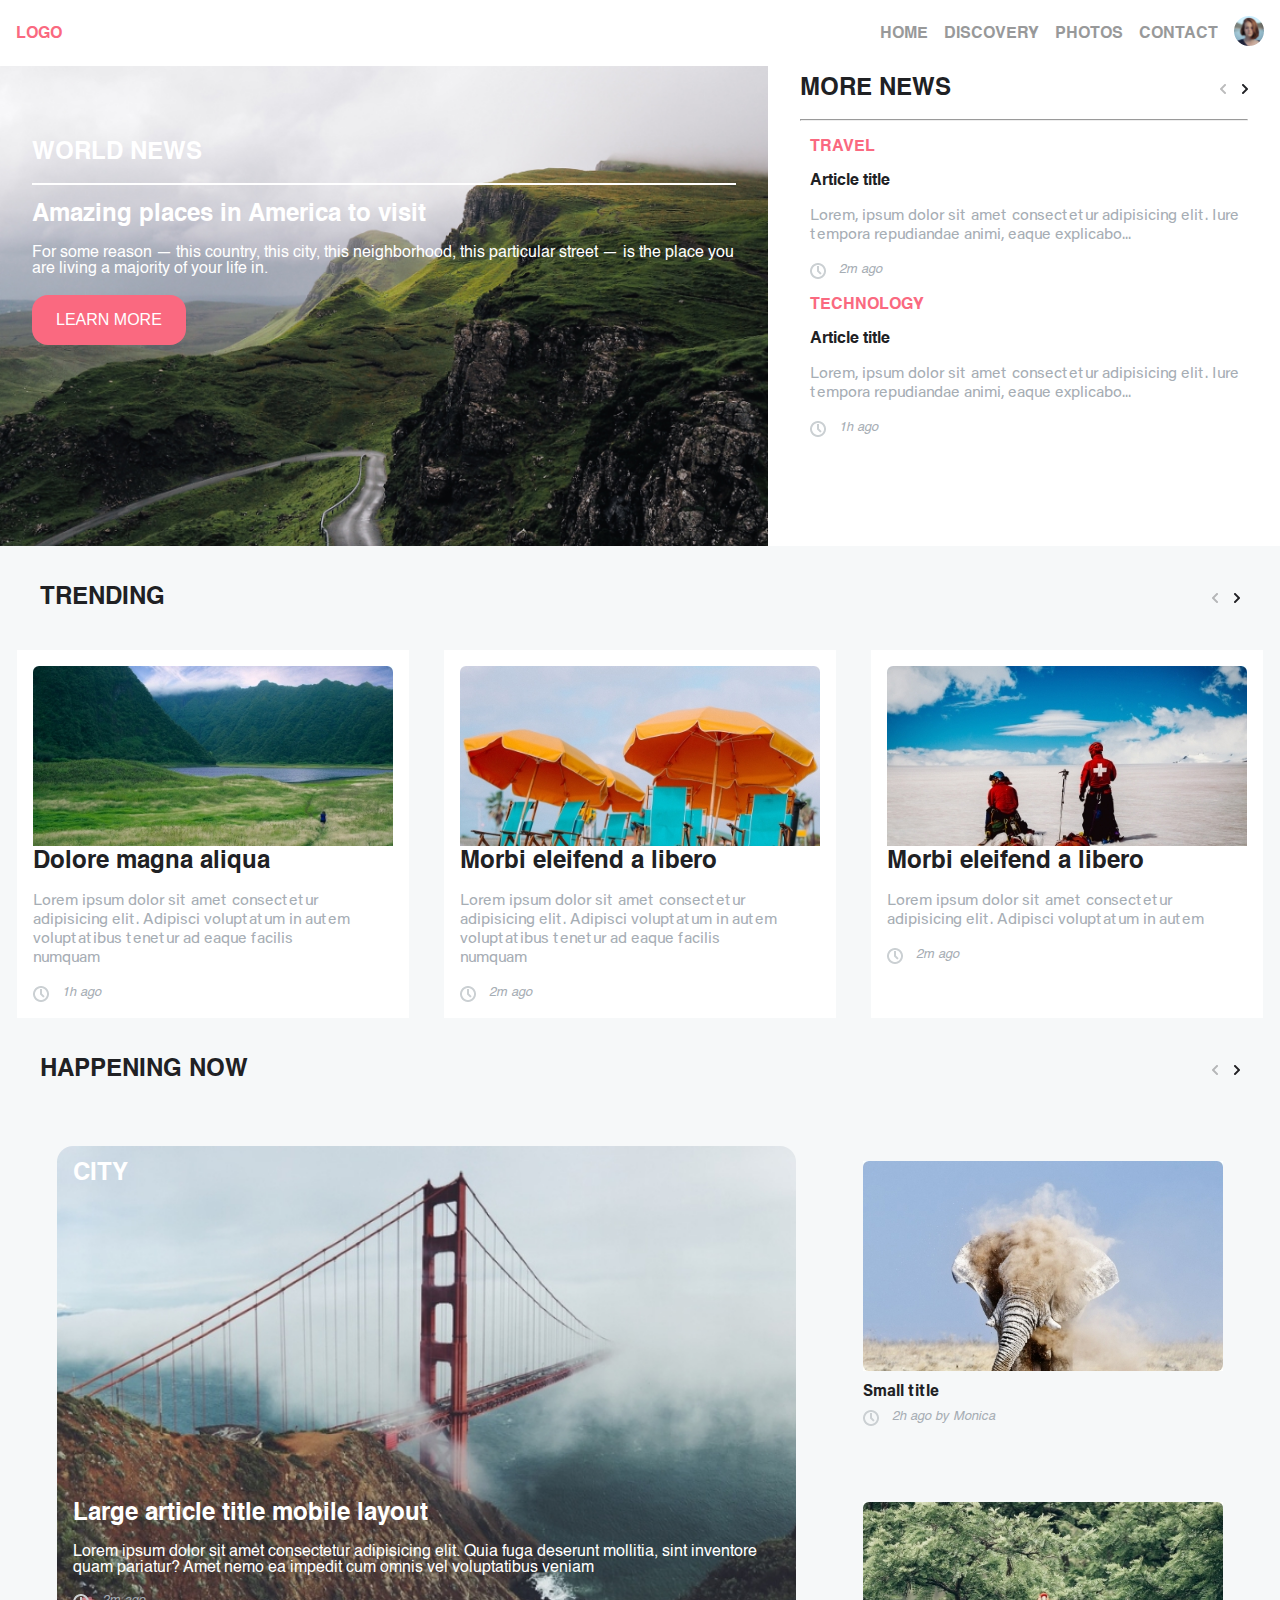
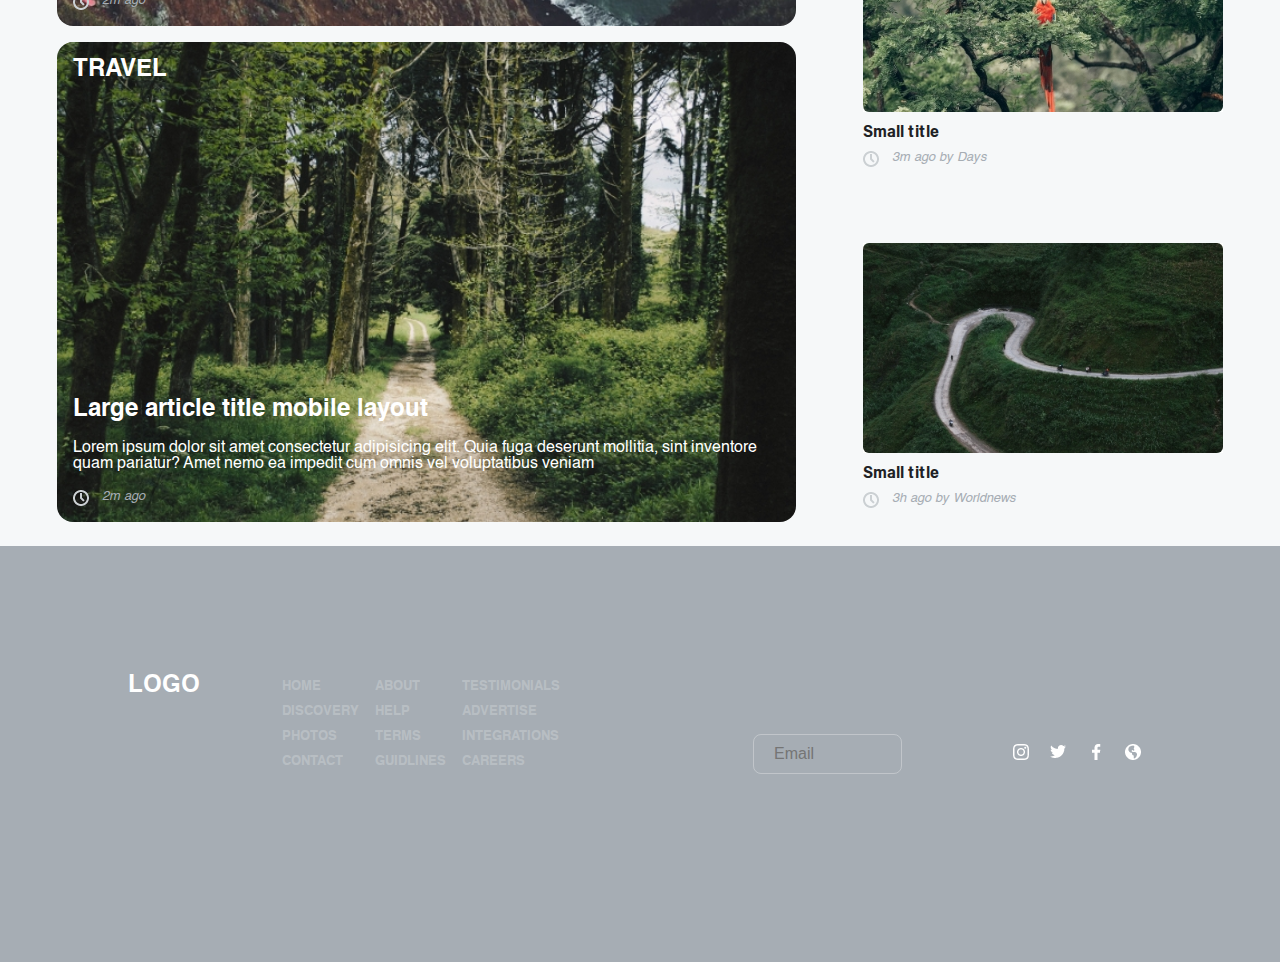
==== index.html @ 066a83f3 "Initial commit" ====
<!DOCTYPE html>
<html lang="en">
  <head>
    <meta charset="UTF-8" />
    <meta http-equiv="X-UA-Compatible" content="IE=edge" />
    <meta name="viewport" content="width=device-width, initial-scale=1.0" />
    <link rel="stylesheet" href="./css/fonts.css" />
    <link rel="stylesheet" href="./css/styles.css" />
    <link rel="stylesheet" href="./css/media.css" />
    <title>Document</title>
  </head>
  <body>
    <!-- header goes here -->
    <header>
      <nav class="navbar flex">
        <div class="pinklogo">
          <span>LOGO</span>
        </div>
        <div class="rightside flex">
          <ul class="flex">
            <li><a href="index.html">HOME</a></li>
            <li><a href="#">DISCOVERY</a></li>
            <li><a href="#">PHOTOS</a></li>
            <li><a href="#">CONTACT</a></li>
          </ul>
          <a href="#"><img src="./images/user.png" alt="image" /></a>
        </div>
      </nav>
      <div class="flex header_line">
        <div><img src="./images/menu-icon.png" alt="" /></div>
        <div>
          <span class="logotext">LOGO</span>
        </div>
        <div><img src="./images/user.png" class="userimg" alt="image" /></div>
      </div>
    </header>
    <!-- news content goes here -->
    <section>
      <div class="news_intro"></div>
      <div class="overlay">
        <h2 class="newshead">WORLD NEWS</h2>
        <br />
        <hr />
        <br />
        <div class="newscontent">
          <h3 class="contentheader">Amazing places in America to visit</h3>
          <br />
          <p class="content">
            For some reason — this country, this city, this neighborhood, this
            particular street —  is the place you are living a majority of your
            life in.
          </p>
        </div>
        <br />
        <div class="learnmore">
          <a href="#"><button class="learn">LEARN MORE</button></a>
        </div>
      </div>
      <!-- more news goes here -->
      <div class="morenews">
        <div class="morenews_header flex">
          <h2 class="black_headers">MORE NEWS</h2>
          <div class="arrows flex">
            <a href="#"><img src="./images/arrow-back.png" alt="" /></a>
            <a href="#"><img src="./images/arrow.png" alt="" /></a>
          </div>
        </div>
        <br />
        <hr />
        <br />
        <div class="articles">
          <div class="travel">
            <h3 class="pinkheaders">TRAVEL</h3>
            <br />
            <h4 class="articletitles">Article title</h4>
            <br />
            <p class="articlecontent">
              Lorem, ipsum dolor sit amet consectetur adipisicing elit. Iure
              tempora repudiandae animi, eaque explicabo...
            </p>
            <br />
            <div class="articletime flex">
              <img src="./images/clock-icon.png" alt="image" />
              <span>2m ago</span>
            </div>
          </div>
          <br />
          <div class="technology">
            <h3 class="pinkheaders">TECHNOLOGY</h3>
            <br />
            <h4 class="articletitles">Article title</h4>
            <br />
            <p class="articlecontent">
              Lorem, ipsum dolor sit amet consectetur adipisicing elit. Iure
              tempora repudiandae animi, eaque explicabo...
            </p>
            <br />
            <div class="articletime flex">
              <img src="./images/clock-icon.png" alt="image" />
              <span>1h ago</span>
            </div>
          </div>
        </div>
      </div>
    </section>
    <section class="trending">
      <div class="trending_header flex">
        <h2 class="black_headers">TRENDING</h2>
        <div class="arrows flex">
          <a href="#"><img src="./images/arrow-back.png" alt="" /></a>
          <a href="#"><img src="./images/arrow.png" alt="" /></a>
        </div>
      </div>
      <div class="articlesection flex">
        <div class="firstarticle">
          <div class="articleone">
            <img src="./images/article-1.jpg" alt="image" />
            <br />
            <h3 class="black_headers">Dolore magna aliqua</h3>
            <br />
            <p class="articlecontent">
              Lorem ipsum dolor sit amet consectetur adipisicing elit. Adipisci
              voluptatum in autem voluptatibus tenetur ad eaque facilis numquam
            </p>
            <br />
            <div class="articletime flex">
              <img src="./images/clock-icon.png" alt="image" />
              <span>1h ago</span>
            </div>
          </div>
        </div>
        <div class="firstarticle">
          <div class="articleone">
            <img src="./images/article-2.jpg" alt="image" />
            <br />
            <h3 class="black_headers">Morbi eleifend a libero</h3>
            <br />
            <p class="articlecontent">
              Lorem ipsum dolor sit amet consectetur adipisicing elit. Adipisci
              voluptatum in autem voluptatibus tenetur ad eaque facilis numquam
            </p>
            <br />
            <div class="articletime flex">
              <img src="./images/clock-icon.png" alt="image" />
              <span>2m ago</span>
            </div>
          </div>
        </div>
        <div class="firstarticle" id="hiddenarticle">
          <div class="articleone">
            <img src="./images/article-3.jpg" alt="image" />
            <br />
            <h3 class="black_headers">Morbi eleifend a libero</h3>
            <br />
            <p class="articlecontent">
              Lorem ipsum dolor sit amet consectetur adipisicing elit. Adipisci
              voluptatum in autem
            </p>
            <br />
            <div class="articletime flex">
              <img src="./images/clock-icon.png" alt="image" />
              <span>2m ago</span>
            </div>
          </div>
        </div>
      </div>
    </section>
    <!-- here's the happening now section -->
    <section class="trending">
      <div class="trending_header flex">
        <h2 class="black_headers">HAPPENING NOW</h2>
        <div class="arrows flex">
          <a href="#"><img src="./images/arrow-back.png" alt="" /></a>
          <a href="#"><img src="./images/arrow.png" alt="" /></a>
        </div>
      </div>
      <div class="happening_container">
        <div class="happening_left flex">
          <div class="bridge">
            <div class="overlaytext flex">
              <div><span class="newshead">CITY</span></div>
              <div class="basictext">
                <h2 class="contentheader">Large article title mobile layout</h2>
                <br />
                <p class="content">
                  Lorem ipsum dolor sit amet consectetur adipisicing elit. Quia
                  fuga deserunt mollitia, sint inventore quam pariatur? Amet
                  nemo ea impedit cum omnis vel voluptatibus veniam
                </p>
                <br />
                <div class="articletime flex anothertime">
                  <img src="./images/clock-icon.png" alt="image" />
                  <span>2m ago</span>
                </div>
              </div>
            </div>
          </div>
          <div class="forest">
            <div class="overlaytext flex">
              <div><span class="newshead">TRAVEL</span></div>
              <div class="basictext">
                <h2 class="contentheader">Large article title mobile layout</h2>
                <br />
                <p class="content">
                  Lorem ipsum dolor sit amet consectetur adipisicing elit. Quia
                  fuga deserunt mollitia, sint inventore quam pariatur? Amet
                  nemo ea impedit cum omnis vel voluptatibus veniam
                </p>
                <br />
                <div class="articletime flex anothertime">
                  <img src="./images/clock-icon.png" alt="image" />
                  <span>2m ago</span>
                </div>
              </div>
            </div>
          </div>
        </div>
        <br />
        <hr id="divide" />
        <div class="happening_right flex">
          <div class="threeimages flex">
            <div class="elephant">
              <img src="./images/article-elephant.jpg" alt="image" />
              <h4 class="smalltitle">Small title</h4>
              <div class="articletime flex anothertime">
                <img src="./images/clock-icon.png" alt="image" />
                <span>2h ago by Monica </span>
              </div>
            </div>
            <br />
            <div class="elephant">
              <img src="./images/article-parrot.jpg" alt="image" />
              <h4 class="smalltitle">Small title</h4>
              <div class="articletime flex anothertime">
                <img src="./images/clock-icon.png" alt="image" />
                <span>3m ago by Days</span>
              </div>
            </div>
            <br />
            <div class="elephant">
              <img src="./images/article-road.jpg" alt="image" />
              <h4 class="smalltitle">Small title</h4>
              <div class="articletime flex anothertime">
                <img src="./images/clock-icon.png" alt="image" />
                <span>3h ago by Worldnews</span>
              </div>
            </div>
          </div>
        </div>
      </div>
    </section>
    <!-- footer is here -->
    <footer>
      <div class="footercontent flex">
        <div class="footer_left flex">
          <div class=""><span class="footer_logo">LOGO</span></div>
          <div class="footer_input">
            <input
              type="email"
              placeholder="Email"
              class="footer_email_input"
            />
          </div>
          <div>
            <p class="footerparagraph">
              Stay in touch with us for the freshest products!
            </p>
          </div>
        </div>
        <div class="footer_right flex">
          <div class="footer_li flex">
            <ul class="footer_list">
              <li class="footer_list-item"><a href="index.html">home</a></li>
              <li class="footer_list-item"><a href="#">discovery</a></li>
              <li class="footer_list-item"><a href="#">photos</a></li>
              <li class="footer_list-item"><a href="#">contact</a></li>
            </ul>
            <ul class="footer_list">
              <li class="footer_list-item"><a href="#">about</a></li>
              <li class="footer_list-item"><a href="#">help</a></li>
              <li class="footer_list-item"><a href="#">terms</a></li>
              <li class="footer_list-item"><a href="#">guidlines</a></li>
            </ul>
            <ul class="footer_list">
              <li class="footer_list-item"><a href="#">testimonials</a></li>
              <li class="footer_list-item"><a href="#">advertise</a></li>
              <li class="footer_list-item"><a href="#">integrations</a></li>
              <li class="footer_list-item"><a href="#">careers</a></li>
            </ul>
          </div>
          <div class="contacticons flex">
            <a href="#"><img src="./images/instagram.png" alt="image" /></a>
            <a href="#"><img src="./images/twitter.png" alt="image" /></a>
            <a href="#"><img src="./images/facebook.png" alt="image" /></a>
            <a href="#"><img src="./images/web.png" alt="image" /></a>
          </div>
        </div>
      </div>
      <div class="desktopfooter flex">
        <div class="footer_left flex">
          <div class=""><span class="footer_logo">LOGO</span></div>
          <div class="footer_li flex">
            <ul class="footer_list">
              <li class="footer_list-item"><a href="index.html">home</a></li>
              <li class="footer_list-item"><a href="#">discovery</a></li>
              <li class="footer_list-item"><a href="#">photos</a></li>
              <li class="footer_list-item"><a href="#">contact</a></li>
            </ul>
            <ul class="footer_list">
              <li class="footer_list-item"><a href="#">about</a></li>
              <li class="footer_list-item"><a href="#">help</a></li>
              <li class="footer_list-item"><a href="#">terms</a></li>
              <li class="footer_list-item"><a href="#">guidlines</a></li>
            </ul>
            <ul class="footer_list">
              <li class="footer_list-item"><a href="#">testimonials</a></li>
              <li class="footer_list-item"><a href="#">advertise</a></li>
              <li class="footer_list-item"><a href="#">integrations</a></li>
              <li class="footer_list-item"><a href="#">careers</a></li>
            </ul>
          </div>
        </div>
        <div class="footerright flex">
          <div class="footer_input">
            <input
              type="email"
              placeholder="Email"
              class="footer_email_input"
            />
          </div>
          <div class="contacticons flex">
            <a href="#"><img src="./images/instagram.png" alt="image" /></a>
            <a href="#"><img src="./images/twitter.png" alt="image" /></a>
            <a href="#"><img src="./images/facebook.png" alt="image" /></a>
            <a href="#"><img src="./images/web.png" alt="image" /></a>
          </div>
        </div>
      </div>
    </footer>
  </body>
</html>
---- css/fonts.css ----
@font-face {
  font-family: "helvetica-bold";
  src: url("../fonts/Helvetica-Bold.woff2") format("woff2"),
    url("../fonts/Helvetica-Bold.woff") format("woff"),
    url("../fonts/Helvetica-Bold.ttf") format("truetype");
  font-weight: bold;
  font-style: normal;
  font-display: swap;
}

@font-face {
  font-family: "helvetica";
  src: url("../fonts/Helvetica.woff2") format("woff2"),
    url("../fonts/Helvetica.woff") format("woff"),
    url("../fonts/Helvetica.ttf") format("truetype");
  font-weight: normal;
  font-style: normal;
  font-display: swap;
}

@font-face {
  font-family: "helvetica-obl";
  src: url("../fonts/Helvetica-Oblique.woff2") format("woff2"),
    url("../fonts/Helvetica-Oblique.woff") format("woff"),
    url("../fonts/Helvetica-Oblique.ttf") format("truetype");
  font-weight: normal;
  font-style: italic;
  font-display: swap;
}

@font-face {
  font-family: "acumin-pro";
  src: url("../fonts/AcuminPro-Regular.woff2") format("woff2"),
    url("../fonts/AcuminPro-Regular.woff") format("woff"),
    url("../fonts/AcuminPro-Regular.ttf") format("truetype");
  font-weight: normal;
  font-style: normal;
  font-display: swap;
}

@font-face {
  font-family: "acumin-pro-bold";
  src: url("../fonts/AcuminPro-Bold.woff2") format("woff2"),
    url("../fonts/AcuminPro-Bold.woff") format("woff"),
    url("../fonts/AcuminPro-Bold.ttf") format("truetype");
  font-weight: bold;
  font-style: normal;
  font-display: swap;
}
---- css/styles.css ----
* {
  margin: 0;
  padding: 0;
  font-size: 100%;
  box-sizing: border-box;
  list-style-type: none;
  text-decoration: none;
}
* {
  margin: 0;
  padding: 0;
  font-size: 100%;
  box-sizing: border-box;
  list-style-type: none;
  text-decoration: none;
}

.flex {
  display: flex;
}
/* this is header */
.navbar {
  padding: 1rem;
  display: none;
  align-items: center;
}
.rightside {
  max-width: 80%;
  justify-content: space-between;
  align-items: center;
}
.rightside ul {
  max-width: 100%;
  padding-right: 1rem;
}

li a {
  padding-left: 1rem;
  font-family: "helvetica-bold";
  font-size: 1em;
  color: #343638;
  opacity: 50%;
}
li :hover {
  opacity: 100%;
}
.header_line {
  display: flex;
  justify-content: space-around;
  padding-top: 2rem;
}
.pinklogo span {
  color: #fa6980;
  font-family: "helvetica-bold";
  font-size: 1em;
}
.logotext {
  font-family: "helvetica-bold";
  font-size: 0.8125rem;
  color: #a6adb4;
}
/* here starts news */
.news_intro {
  width: 100%;
  position: relative;
  min-height: 20rem;
  background-image: url("../images/main-img.png");
  background-repeat: no-repeat;
  background-position: center;
  background-size: cover;
}
.overlay {
  position: absolute;
  padding: 6rem 2rem;
  top: 0;
  bottom: 0;
  left: 0;
  right: 0;
}
.overlay hr {
  border: 1px solid #fff;
}

.newshead {
  font-size: 1.5em;
  color: #fff;
  font-family: "helvetica-bold";
}
.content {
  font-family: "helvetica";
  font-size: 1em;
  color: #fff;
}
.contentheader {
  font-size: 1.5em;
  color: #fff;
  font-family: "helvetica-bold";
}
.learn {
  padding: 1em 1.5em;
  background-color: #fa6980;
  color: #fff;
  border-radius: 1rem;
  border: none;
}
/* this is more news */
.black_headers {
  font-family: "helvetica-bold";
  font-size: 1.5rem;
  color: #202124;
}
.morenews {
  padding: 2em;
}
.morenews_header {
  justify-content: space-between;
  align-items: center;
}
.arrows a {
  padding-left: 1em;
}
.pinkheaders {
  font-family: "helvetica-bold";
  font-size: 1rem;
  color: #fa6980;
}
.articletitles {
  font-family: "helvetica-bold";
  font-size: 1rem;
  color: #202124;
}
.articlecontent {
  font-family: "acumin-pro";
  font-size: 1rem;
  color: #a6adb4;
}
.articletime {
  font-family: "helvetica-obl";
  font-size: 00.8125rem;
  color: #a6adb4;
}
.articletime img {
  padding-right: 1em;
}
.articles {
  padding-left: 10px;
}
/* here's trending section */
.trending {
  background-color: #f6f8f9;
}
.firstarticle {
  background-color: #fff;
}
.articleone {
  padding: 1em;
}
.articleone img {
  max-width: 100%;
}
.articlesection {
  flex-direction: column;
}
.articleone p {
  max-width: 20em;
}
.trending_header {
  justify-content: space-between;
  align-items: center;
  padding: 2.5em;
}
#hiddenarticle {
  display: none;
}
/* here's happening now section */
.happening_left {
  flex-direction: column;
  justify-content: space-between;
  min-height: 61rem;
}
.bridge {
  width: 100%;
  position: relative;
  background-image: url("../images/now-article-1.jpg");
  background-repeat: no-repeat;
  background-position: center;
  background-size: cover;
  border-radius: 1em;
  min-height: 30rem;
}
*/ .anothertime {
  color: #fff;
}
.forest {
  width: 100%;
  background-image: url("../images/now-article-2.jpg");
  background-repeat: no-repeat;
  background-position: center;
  background-size: cover;
  border-radius: 1em;
  min-height: 30rem;
}
.overlaytext {
  flex-direction: column;
  justify-content: space-between;
  padding: 1em;
  color: #fff;
  height: 30rem;
}
.happening_container {
  padding: 1.5em;
}
.smalltitle {
  font-family: "acumin-pro-bold";
  font-size: 1em;
  color: #202124;
  padding: 0.5em 0;
}
.elephant img {
  max-width: 100%;
}
.threeimages {
  flex-direction: column;
  justify-content: space-around;
  height: 100%;
}
.footercontent {
  background-color: #a6adb4;
  min-height: 20rem;
  max-width: 100%;
  justify-content: space-between;
  display: none;
}
.footer_left {
  flex-direction: column;
  height: 20rem;
  justify-content: space-between;
  padding: 5rem;
  width: 50%;
}
.footer_email_input {
  width: 60%;
  max-height: 40px;
  padding: 1rem 20px;
  border: 1px solid rgba(255, 255, 255, 0.3);
  color: rgba(255, 255, 255, 0.3);
  border-radius: 0.5rem;
  background-color: transparent;
  outline: none;
}

.footer_logo {
  color: #fff;
  font-family: "helvetica-bold";
  font-size: 1.5em;
}

.footer_list {
  text-transform: uppercase;
  font-size: 00.8125em;
  line-height: 1.5rem;
}

.footer_list-item a {
  font-size: 1em;
  color: #cbd0d3;
  font-family: "helvetica-bold";
}

.footer_list-item a:hover {
  color: #fff;
}
.footer_right {
  padding: 5rem;
  flex-direction: column;
  height: 20rem;
  justify-content: space-between;
  width: 50%;
  align-items: flex-start;
}
.contacticons {
  width: 150px;
  max-width: 100%;
  justify-content: space-around;
}
.footerparagraph {
  font-family: "helvetica";
  font-size: 00.8125em;
  color: #cbd0d3;
}
.desktopfooter {
  background-color: #a6adb4;
  display: none;
  padding: 3em;
  justify-content: space-between;
  align-items: center;
}
.footerright {
  padding: 5em;
  align-items: center;
}
/* this is learn more page */
.more_header_line {
  justify-content: space-between;
  padding: 2em;
}
.worldnewsimg {
  min-height: 30rem;
  background-image: url(../images/hero.png);
  background-repeat: no-repeat;
  background-position: center;
  background-size: cover;
  position: relative;
}
.overlay_text {
  position: absolute;
  top: 10%;
  flex-direction: column;
  align-items: center;
  justify-content: space-evenly;
  max-height: 100%;
  min-height: 30rem;
  padding: 5em;
}
#newhr {
  border: 2px solid #fa6980;
  width: 6em;
  border-radius: 0.5em;
}
.overlay_text h2 {
}
---- css/media.css ----
@media (min-width: 768px) {
  .news_intro {
    max-width: 60%;
  }
  .overlay {
    max-width: 60%;
  }

  .morenews {
    max-width: 100%;
    display: flex;
    flex-direction: column;
  }
  .articles {
    display: flex;
  }
  .articlesection {
    flex-direction: row;
  }
  #hiddenarticle {
    display: block;
  }
  .happening_left {
    max-width: 50%;
  }
  .happening_container {
    display: flex;
    justify-content: space-around;
  }
  

  #divide {
    display: none;
  }
  .footer_left {
    flex-direction: column;
    height: 20rem;
    justify-content: space-around;
    padding: 3rem;
    width: 50%;
  }
  .desktopfooter {
    display: none;
  }
  .footercontent {
    display: flex;
  }

}
}
@media (max-width: 900px) {
  .news_intro {
    max-width: 100%;
  }
  .overlay {
    max-width: 100%;
  }
}
@media (min-width: 912px) {
  .navbar {
    max-width: 100%;
    display: flex;
    justify-content: space-between;
  }
  .header_line {
    display: none;
  }
  .news_intro {
    min-height: 30rem;
  }
  .articles {
    display: flex;
    flex-direction: column;
  }
  .morenews {
    max-width: 40%;
    position: absolute;
    top: 5%;
    left: 60%;
    height: 100%;
  }
  .overlay {
    top: 5%;
  }
  .articlesection {
    flex-direction: row;
    justify-content: space-around;
  }
  #hiddenarticle {
    display: block;
  }
  .happening_left {
    max-width: 60%;
  }
  .happening_container {
    display: flex;
    justify-content: space-evenly;
  }

  #divide {
    display: none;
  }
  .footer_left {
    flex-direction: row;
    height: 20rem;
    justify-content: space-between;
    padding: 5rem;
    width: 50%;
  }
  .desktopfooter {
    display: flex;
  }
  .footercontent {
    display: flex;
  }
 .footercontent {
    display: none;
 }
 
 
}
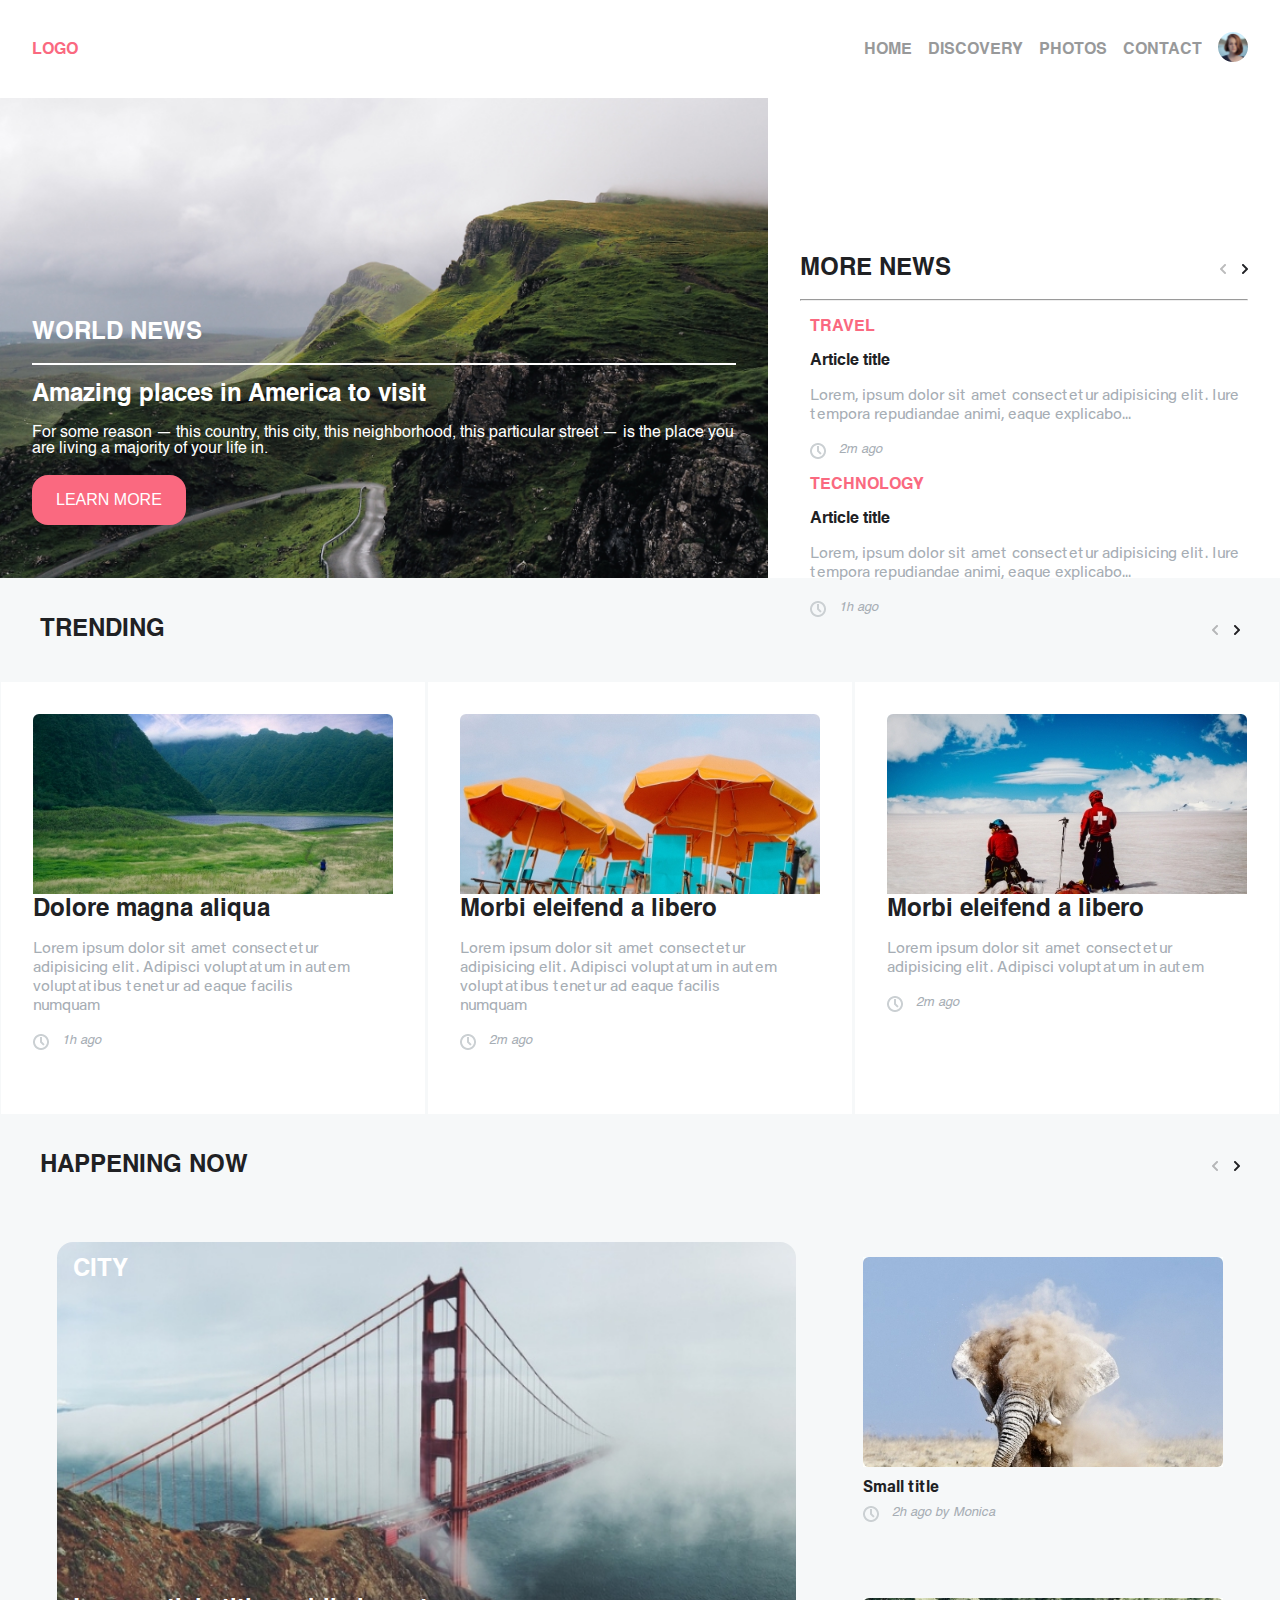
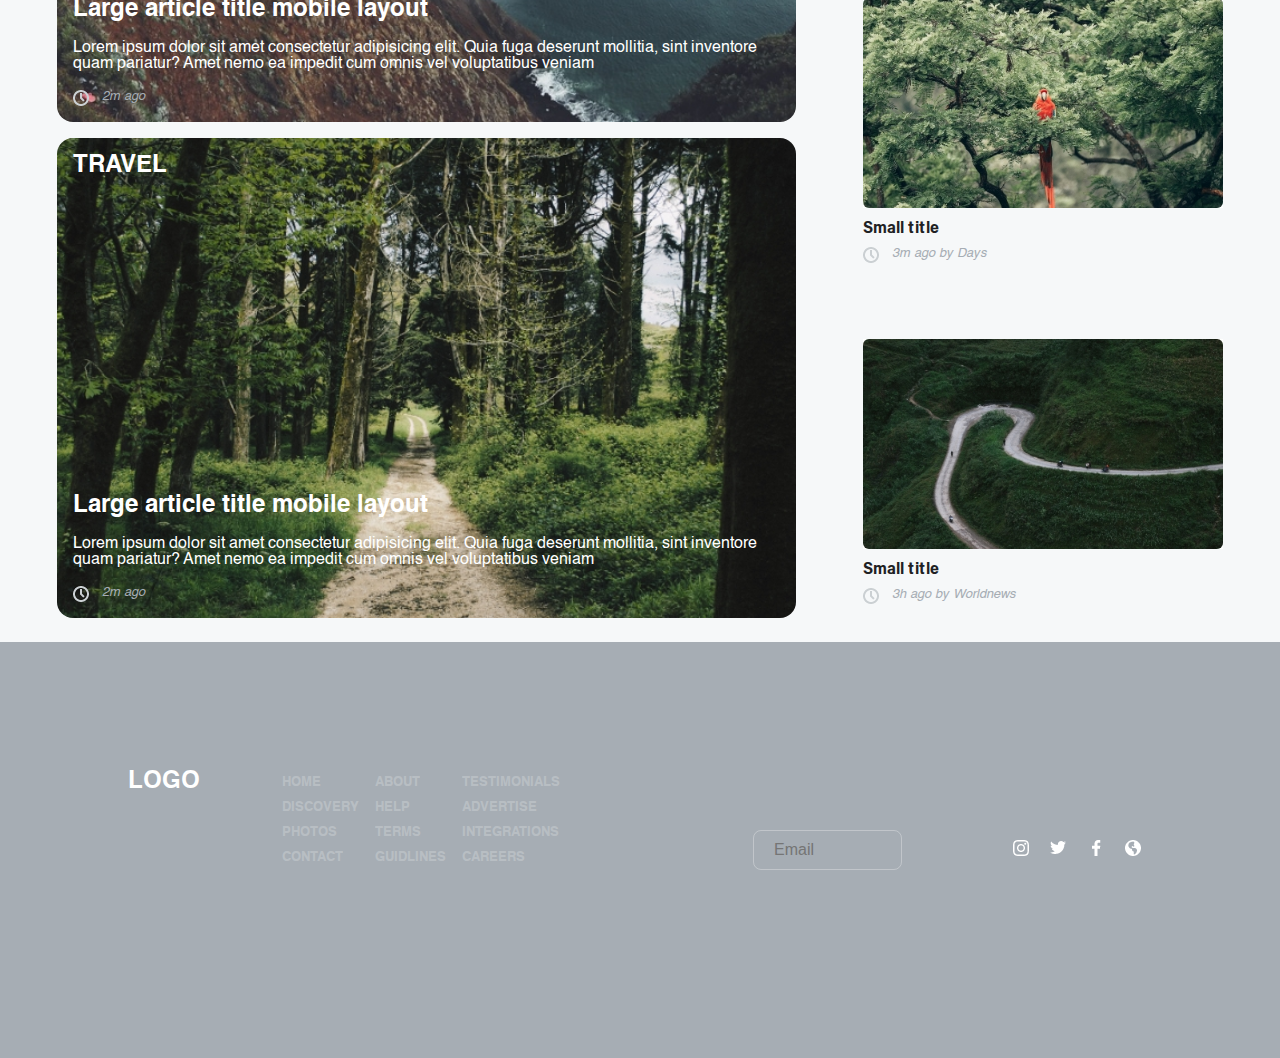
==== commit f8856517: "added articles section" ====
--- a/index.html
+++ b/index.html
@@ -7,14 +7,16 @@
     <link rel="stylesheet" href="./css/fonts.css" />
     <link rel="stylesheet" href="./css/styles.css" />
     <link rel="stylesheet" href="./css/media.css" />
+    <link rel="stylesheet" href="./css/navigation.css" />
+    <script src="./scripts/main.js"></script>
     <title>Document</title>
   </head>
-  <body>
+  <body onload="loadBody()">
     <!-- header goes here -->
     <header>
       <nav class="navbar flex">
         <div class="pinklogo">
-          <span>LOGO</span>
+        <a href="index.html">LOGO</a>
         </div>
         <div class="rightside flex">
           <ul class="flex">
@@ -26,12 +28,24 @@
           <a href="#"><img src="./images/user.png" alt="image" /></a>
         </div>
       </nav>
+
+      <nav id="burgerNavigation">
+          <ul id="burgerMenu">
+            <li><a href="index.html">HOME</a></li>
+            <li><a href="posts.html">POSTS</a></li>
+            <li><a href="#">PHOTOS</a></li>
+            <li><a href="#">CONTACT</a></li>
+          </ul>
+        </div>
+      </nav>
+
       <div class="flex header_line">
-        <div><img src="./images/menu-icon.png" alt="" /></div>
+        <div id="menuToggle" onclick="openBurgerMenu()">
+          <img src="./images/menu-icon.png" alt="" style="align-self: center;"/></div>
         <div>
-          <span class="logotext">LOGO</span>
-        </div>
-        <div><img src="./images/user.png" class="userimg" alt="image" /></div>
+          <span class="logotext" style="align-self: center;">LOGO</span>
+        </div>
+        <div><img src="./images/user.png" class="userimg" alt="image" style="align-self: center;"/></div>
       </div>
     </header>
     <!-- news content goes here -->
@@ -53,7 +67,7 @@
         </div>
         <br />
         <div class="learnmore">
-          <a href="#"><button class="learn">LEARN MORE</button></a>
+          <a href="more.html"> <button class="learn">LEARN MORE</button></a>
         </div>
       </div>
       <!-- more news goes here -->
@@ -337,5 +351,6 @@
         </div>
       </div>
     </footer>
+
   </body>
 </html>
--- a/css/styles.css
+++ b/css/styles.css
@@ -49,7 +49,11 @@
   justify-content: space-around;
   padding-top: 2rem;
 }
-.pinklogo span {
+
+.header_line div {
+  display: flex;
+}
+.pinklogo a {
   color: #fa6980;
   font-family: "helvetica-bold";
   font-size: 1em;
@@ -97,6 +101,7 @@
   font-family: "helvetica-bold";
 }
 .learn {
+  cursor: pointer;
   padding: 1em 1.5em;
   background-color: #fa6980;
   color: #fff;
@@ -312,20 +317,154 @@
   background-size: cover;
   position: relative;
 }
+
 .overlay_text {
   position: absolute;
-  top: 10%;
+
   flex-direction: column;
   align-items: center;
   justify-content: space-evenly;
   max-height: 100%;
   min-height: 30rem;
-  padding: 5em;
+  padding: 4em;
 }
 #newhr {
   border: 2px solid #fa6980;
   width: 6em;
   border-radius: 0.5em;
 }
-.overlay_text h2 {
-}
+.worldnewsheader {
+  max-width: 100%;
+  justify-content: space-between;
+  align-items: center;
+  display: none;
+}
+.leftbox {
+  align-items: center;
+  justify-content: space-between;
+  width: 25%;
+}
+.leftbox a {
+  opacity: 50%;
+}
+.leftbox a:hover {
+  opacity: 100%;
+}
+.newPosts {
+  padding: 1rem;
+  min-height: 5rem;
+}
+.postsContainer {
+  border: 1px solid #202124;
+  max-width: 100%;
+  height: 15rem;
+  flex-direction: column;
+  padding: 1em;
+}
+.author {
+  text-align: center;
+  width: 100%;
+  height: 30%;
+}
+.title {
+  width: 100%;
+  height: 30%;
+  text-align: center;
+  font-weight: bold;
+}
+.postContent {
+  width: 100%;
+  height: 40%;
+  text-align: center;
+}
+/* here's the search part */
+.input-field-container {
+  flex-direction: column;
+  align-items: flex-start;
+  gap: 40px;
+}
+.form {
+  max-width: 446px;
+}
+.form,
+.input-field-container {
+  flex-direction: column;
+  align-items: flex-start;
+  gap: 40px;
+}
+
+.input-field-container {
+  width: 100%;
+  gap: 10px;
+}
+
+.input-field-container label {
+  font-family: "helvetica-bold";
+  font-size: 00.8125rem;
+}
+
+.date-input,
+.free-input {
+  font-family: "acumin-pro";
+  width: 100%;
+  padding: 1rem 1.25rem;
+  color: #20212460;
+  outline: none;
+  border: 1px solid rgba(2, 2, 2, 0.205);
+  border-radius: 0.5rem;
+}
+
+.search-btn {
+  font-size: 00.8125rem;
+  padding: 1rem 1.5rem;
+  font-family: "helvetica-bold";
+}
+/* here's the articles content */
+.articleone {
+  flex-direction: column;
+  min-height: 25rem;
+  justify-content: space-around;
+  max-width: 100%;
+  margin: 1em;
+  align-items: center;
+}
+
+.imageandtitle {
+  flex-direction: column;
+  max-width: 100%;
+  min-height: 10em;
+  justify-content: space-around;
+}
+.usersarticles {
+  max-width: 100%;
+}
+.firstarticlecontent {
+  flex-direction: column;
+}
+.articleshr {
+  border: 0.5px solid #a6adb4;
+}
+.differentcontent {
+  font-family: "helvetica-obl";
+  font-size: 1em;
+}
+.articletwo {
+  min-height: 50rem;
+  justify-content: space-around;
+  flex-direction: column;
+  margin: 1rem;
+}
+.searchpart {
+  margin: 1rem;
+}
+#avatarimage {
+  width: 5em;
+  height: 5em;
+}
+.secondarticlecontent {
+  min-height: 20rem;
+  max-width: 100%;
+  padding-top: 1rem;
+  justify-content: space-around;
+  flex-direction: column;
+}
--- a/css/media.css
+++ b/css/media.css
@@ -1,4 +1,14 @@
 @media (min-width: 768px) {
+  .navbar {
+    max-width: 100%;
+    display: flex;
+    justify-content: space-between;
+    padding: 2em;
+  }
+
+  .header_line {
+    display: none;
+  }
   .news_intro {
     max-width: 60%;
   }
@@ -21,13 +31,18 @@
     display: block;
   }
   .happening_left {
-    max-width: 50%;
+    max-width: 45%;
   }
   .happening_container {
     display: flex;
     justify-content: space-around;
   }
-  
+  .worldnews {
+    padding: 4rem;
+  }
+  .overlay_text {
+    top: 25%;
+  }
 
   #divide {
     display: none;
@@ -45,10 +60,32 @@
   .footercontent {
     display: flex;
   }
+  .worldnewsheader {
+    display: flex;
+  }
+  .more_header_line {
+    display: none;
+  }
+  .overlay_text {
+    top: 10%;
+  }
+  .searchpart {
+    margin-left: 14%;
+  }
+  .firstarticlecontent {
+    flex-direction: row;
+    justify-content: space-between;
+    width: 100%;
+  }
+  .imageandtitle {
+    width: 100%;
+  }
+  .usersarticles {
+    padding: 5%;
+  }
+}
 
-}
-}
-@media (max-width: 900px) {
+@media (max-width: 913px) {
   .news_intro {
     max-width: 100%;
   }
@@ -56,14 +93,12 @@
     max-width: 100%;
   }
 }
-@media (min-width: 912px) {
-  .navbar {
-    max-width: 100%;
-    display: flex;
-    justify-content: space-between;
-  }
-  .header_line {
-    display: none;
+
+@media (min-width: 913px) {
+  .firstarticlecontent {
+    flex-direction: row;
+    justify-content: space-around;
+    width: 100%;
   }
   .news_intro {
     min-height: 30rem;
@@ -75,12 +110,19 @@
   .morenews {
     max-width: 40%;
     position: absolute;
-    top: 5%;
+    top: 25%;
     left: 60%;
     height: 100%;
   }
+  .morenewsone {
+    max-width: 40%;
+    position: absolute;
+    top: 30%;
+    left: 40%;
+    height: 100%;
+  }
   .overlay {
-    top: 5%;
+    top: 25%;
   }
   .articlesection {
     flex-direction: row;
@@ -113,9 +155,37 @@
   .footercontent {
     display: flex;
   }
- .footercontent {
+  .footercontent {
     display: none;
- }
- 
- 
+  }
+
+  .searchpart {
+    width: 40%;
+    margin-top: 5%;
+  }
+  .worldnewsimg {
+    max-width: 40%;
+  }
+  .articleone {
+    flex-direction: row;
+    align-items: center;
+  }
+  .imageandtitle {
+    align-items: flex-start;
+  }
+  .articletwo {
+    min-height: 1000px;
+  }
+  .articletwo img {
+    align-self: center;
+    max-width: 100%;
+    width: 10000px;
+  }
+  .secondarticlecontent {
+    max-width: 80%;
+  }
+  .imageandtitle {
+    max-width: 30%;
+    justify-content: space-around;
+  }
 }
--- a/css/navigation.css
+++ b/css/navigation.css
@@ -0,0 +1,55 @@
+/*
+ * Made by Erik Terwan
+ * 24th of November 2015
+ * MIT License
+ *
+ *
+ * If you are thinking of using this in
+ * production code, beware of the browser
+ * prefixes.
+ */
+
+#menuToggle {
+  z-index: 1;
+
+  -webkit-user-select: none;
+  user-select: none;
+}
+
+#burgerNavigation a {
+  text-decoration: none;
+  color: #232323;
+
+  transition: color 0.3s ease;
+}
+
+#burgerNavigation a:hover {
+  color: tomato;
+}
+
+/*
+  * Make this absolute positioned
+  * at the top left of the screen
+  */
+#burgerNavigation {
+  position: absolute;
+  width: 80%;
+  height: 100%;
+  padding: 50px;
+  padding-top: 125px;
+  z-index: 10;
+  background: #ededed;
+  list-style-type: none;
+  -webkit-font-smoothing: antialiased;
+  /* to stop flickering of text in safari */
+
+  transform-origin: 0% 0%;
+  transform: translate(-100%, 0);
+
+  transition: transform 0.5s cubic-bezier(0.77, 0.2, 0.05, 1);
+}
+
+#burgerNavigation li {
+  padding: 10px 0;
+  font-size: 22px;
+}
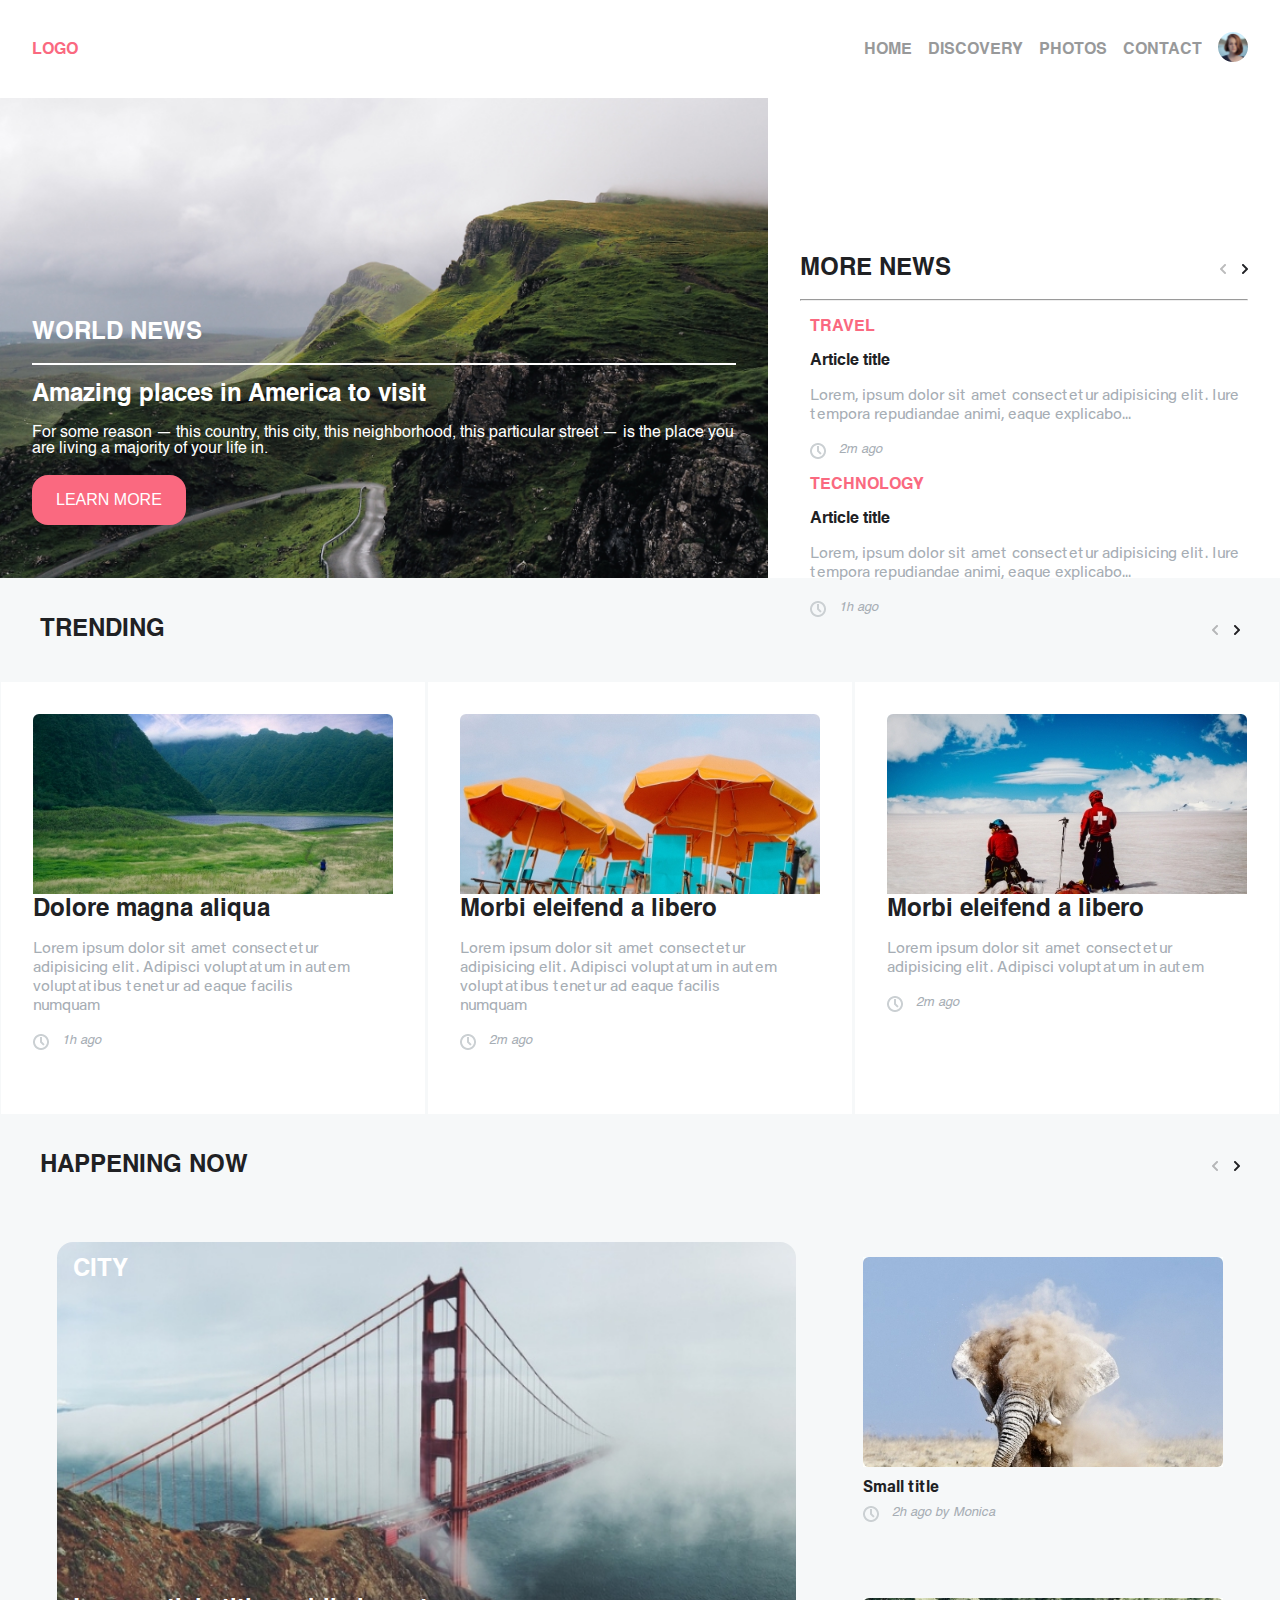
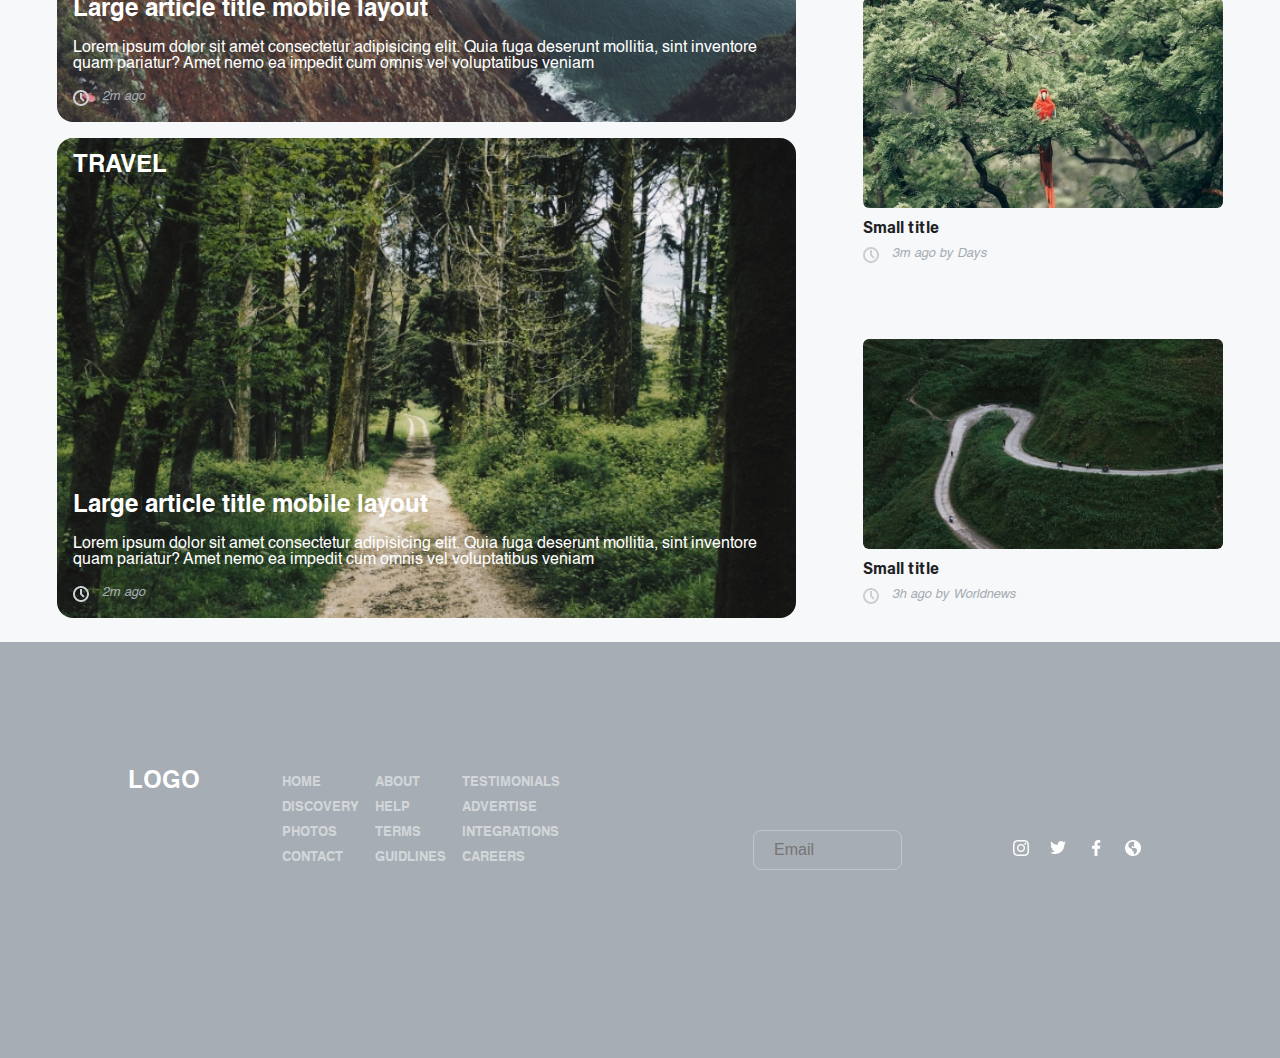
==== commit 5f6ce68a: "added burger menu footer" ====
--- a/index.html
+++ b/index.html
@@ -8,7 +8,7 @@
     <link rel="stylesheet" href="./css/styles.css" />
     <link rel="stylesheet" href="./css/media.css" />
     <link rel="stylesheet" href="./css/navigation.css" />
-    <script src="./scripts/main.js"></script>
+    <script src="./javascript/main.js"></script>
     <title>Document</title>
   </head>
   <body onload="loadBody()">
@@ -16,7 +16,7 @@
     <header>
       <nav class="navbar flex">
         <div class="pinklogo">
-        <a href="index.html">LOGO</a>
+          <a href="index.html">LOGO</a>
         </div>
         <div class="rightside flex">
           <ul class="flex">
@@ -25,27 +25,72 @@
             <li><a href="#">PHOTOS</a></li>
             <li><a href="#">CONTACT</a></li>
           </ul>
+
           <a href="#"><img src="./images/user.png" alt="image" /></a>
         </div>
       </nav>
 
       <nav id="burgerNavigation">
-          <ul id="burgerMenu">
-            <li><a href="index.html">HOME</a></li>
-            <li><a href="posts.html">POSTS</a></li>
-            <li><a href="#">PHOTOS</a></li>
-            <li><a href="#">CONTACT</a></li>
-          </ul>
+        <ul id="burgerMenu">
+          <li>
+            <img src="./images/home.png" alt="" /><a href="index.html">HOME</a>
+          </li>
+          <li>
+            <img src="./images/discover.png" alt="" /><a href="posts.html"
+              >POSTS</a
+            >
+          </li>
+          <li>
+            <img src="./images/photos.png" alt="" /><a href="#">PHOTOS</a>
+          </li>
+          <li><img src="./images/mail.png" alt="" /><a href="#">CONTACT</a></li>
+          <li>
+            <img src="./images/user.png" alt="" width="20px" /><a href="#"
+              >PROFILE</a
+            >
+          </li>
+        </ul>
+        <div class="footeritem">
+          <div class="footer_right flex">
+            <div class="footer_li flex">
+              <ul class="footer_list">
+                <li class="footer_list-item"><a href="index.html">home</a></li>
+                <li class="footer_list-item"><a href="#">discovery</a></li>
+                <li class="footer_list-item"><a href="#">photos</a></li>
+                <li class="footer_list-item"><a href="#">contact</a></li>
+              </ul>
+              <ul class="footer_list">
+                <li class="footer_list-item"><a href="#">about</a></li>
+                <li class="footer_list-item"><a href="#">help</a></li>
+                <li class="footer_list-item"><a href="#">terms</a></li>
+                <li class="footer_list-item"><a href="#">guidelines</a></li>
+              </ul>
+            </div>
+            <div class="contacticons flex">
+              <a href="#"><img src="./images/instagram.png" alt="image" /></a>
+              <a href="#"><img src="./images/twitter.png" alt="image" /></a>
+              <a href="#"><img src="./images/facebook.png" alt="image" /></a>
+              <a href="#"><img src="./images/web.png" alt="image" /></a>
+            </div>
+          </div>
         </div>
       </nav>
 
       <div class="flex header_line">
         <div id="menuToggle" onclick="openBurgerMenu()">
-          <img src="./images/menu-icon.png" alt="" style="align-self: center;"/></div>
+          <img src="./images/menu-icon.png" alt="" style="align-self: center" />
+        </div>
         <div>
-          <span class="logotext" style="align-self: center;">LOGO</span>
-        </div>
-        <div><img src="./images/user.png" class="userimg" alt="image" style="align-self: center;"/></div>
+          <span class="logotext" style="align-self: center">LOGO</span>
+        </div>
+        <div>
+          <img
+            src="./images/user.png"
+            class="userimg"
+            alt="image"
+            style="align-self: center"
+          />
+        </div>
       </div>
     </header>
     <!-- news content goes here -->
@@ -351,6 +396,5 @@
         </div>
       </div>
     </footer>
-
   </body>
 </html>
--- a/css/styles.css
+++ b/css/styles.css
@@ -268,7 +268,7 @@
 
 .footer_list-item a {
   font-size: 1em;
-  color: #cbd0d3;
+  color: white;
   font-family: "helvetica-bold";
 }
 
--- a/css/navigation.css
+++ b/css/navigation.css
@@ -16,14 +16,14 @@
   user-select: none;
 }
 
-#burgerNavigation a {
+#burgerMenu a {
   text-decoration: none;
   color: #232323;
 
   transition: color 0.3s ease;
 }
 
-#burgerNavigation a:hover {
+#burgerMenu a:hover {
   color: tomato;
 }
 
@@ -35,7 +35,7 @@
   position: absolute;
   width: 80%;
   height: 100%;
-  padding: 50px;
+  padding: 10%;
   padding-top: 125px;
   z-index: 10;
   background: #ededed;
@@ -53,3 +53,35 @@
   padding: 10px 0;
   font-size: 22px;
 }
+
+#burgerNavigation .footer_list li {
+  padding: 10px 0;
+  font-size: 18px;
+}
+
+#burgerNavigation .footer_right {
+  flex-direction: column;
+  height: 20rem;
+  justify-content: space-between;
+  width: 100%;
+  align-items: flex-start;
+  padding: 0;
+}
+
+.footeritem {
+  height: 40%;
+  background-color: #a6adb4;
+  width: 80vw;
+  transform: translateX(-10vw);
+  position: absolute;
+  bottom: 0;
+}
+
+#burgerNavigation .contacticons {
+  margin-left: 6vw;
+}
+
+#burgerNavigation .footer_li {
+  margin-left: 5vw;
+  margin-top: 15vw;
+}
